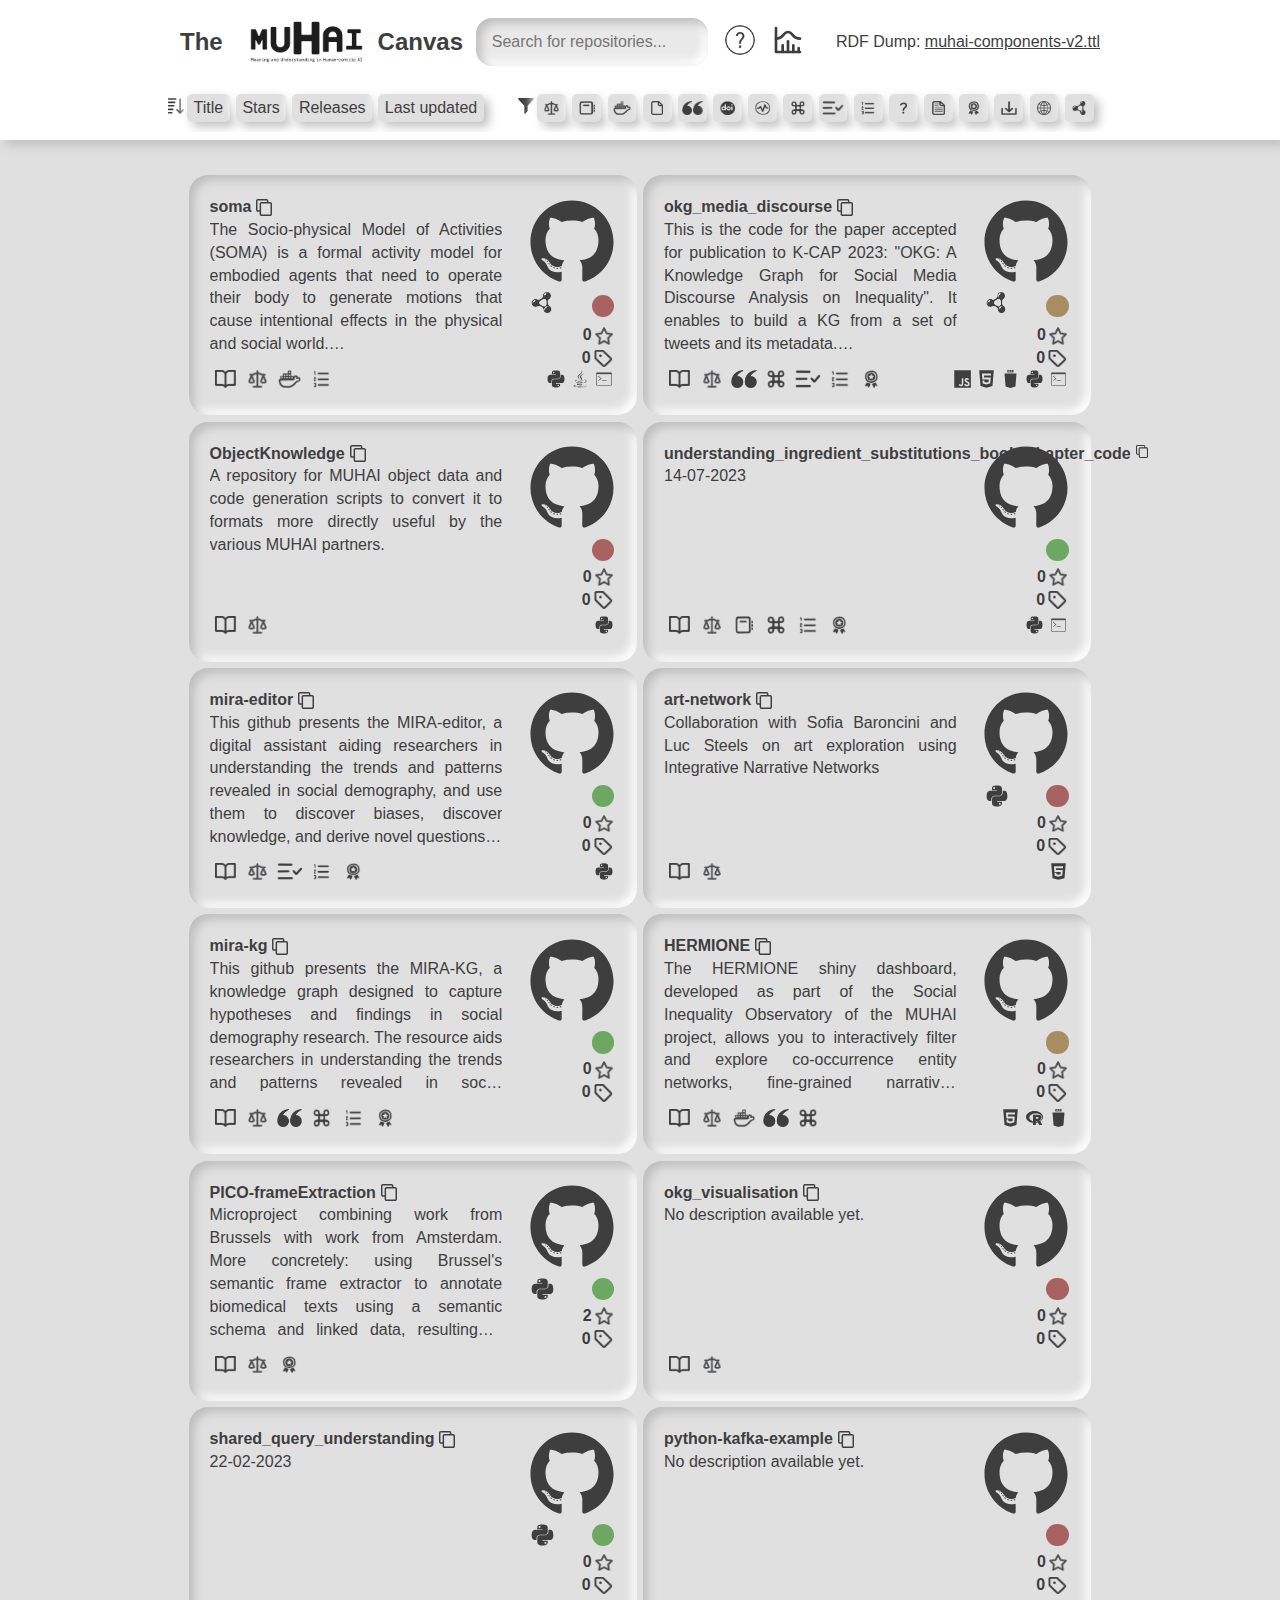
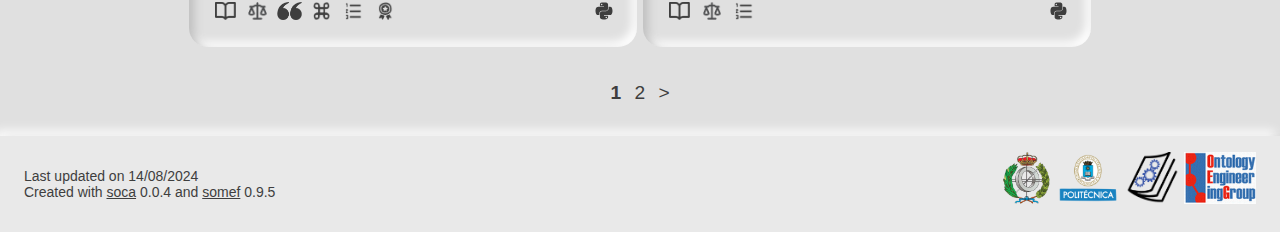
==== index.html @ 76de5f4e "Update index.html" ====
<!DOCTYPE html>

<html>
<head>
<meta content="width=device-width, initial-scale=1" name="viewport"/>
<script src="https://ajax.googleapis.com/ajax/libs/jquery/3.5.1/jquery.min.js"></script>
<script src="https://maxcdn.bootstrapcdn.com/bootstrap/3.4.1/js/bootstrap.min.js"></script>
<script src="cards_data.json" type="text/javascript"></script>
<title>MUHAI Canvas</title>
<link href="/img/soca-logo.ico" rel="icon" type="image/x-icon"/>
<link href="styles.css" rel="stylesheet"/>
<link href="soca-card.css" rel="stylesheet"/>
</head>
<body>
<nav class="navbar">
<div class="navbar-inside">
<h2 id="nav-title">The</h2>
<img src="img/MUHAI_logo_in_full_HR.jpg" alt="Logo" style="height: 4rem; margin-right: 0rem; margin-left: 0rem;"/>
<h2 id="nav-title">Canvas</h2>
<input id="searchBar" placeholder="Search for repositories..." title="Type in a repository" type="text"/>
<div data-placement="right" data-toggle="tooltip" title="About page"><a href="about.html"><img class="grey-color-svg" src="img/help.png" style="height: 2rem; margin-left: 1rem;"/></a></div>
<div data-placement="right" data-toggle="tooltip" title="SOCA Dashboard Analytics"><a href="https://dashboards-software.oeg.fi.upm.es/d/FX3TNka4k/prototype?orgId=1&amp;from=now-6M&amp;to=now&amp;var-organisation=oeg-upm&amp;var-SOCA_Version=0.0.3&amp;var-SOMEF_Version=0.9.3&amp;kiosk" target="_blank"><img class="grey-color-svg" src="img/statIcon.svg" style="height: 2rem; margin-left: 1rem;"/></a></div>
<div data-placement="right" style="margin-left: 2rem;"> RDF Dump:
    <a href="https://github.com/muhai-project/muhai-project.github.io/blob/main/muhai-components-v2.ttl" download>muhai-components-v2.ttl</a>
</div>
</div>
<div class="filters-wrapper">
<div class="filters">
<div data-placement="bottom" data-toggle="tooltip" title="Sort"><img class="sort-filter-icon" src="img/sort.svg"/></div>
<div class="sort">
<div class="sort-box" data-placement="bottom" data-toggle="tooltip" id="title" title="Sort by title"><p>Title</p></div>
<div class="sort-box" data-placement="bottom" data-toggle="tooltip" id="stars" title="Sort by number of stars"><p>Stars</p></div>
<div class="sort-box" data-placement="bottom" data-toggle="tooltip" id="releases" title="Sort by number of releases"><p>Releases</p></div>
<div class="sort-box" data-placement="bottom" data-toggle="tooltip" id="last_updated" title="Sort by last updated"><p>Last updated</p></div>
</div>
</div>
<div class="filters">
<div data-placement="bottom" data-toggle="tooltip" title="Filter"><img class="sort-filter-icon" src="img/filter.svg"/></div>
<div class="filter-includes">
<div class="row-filters">
<div class="filter-includes-box" data-placement="bottom" data-toggle="tooltip" id="license" title="Filter by license"><img class="repo-icon-filter" src="repo_icons/license.png"/></div>
<div class="filter-includes-box" data-placement="bottom" data-toggle="tooltip" id="notebook" title="Filter by notebook"><img class="repo-icon-filter" src="repo_icons/notebook.png"/></div>
<div class="filter-includes-box" data-placement="bottom" data-toggle="tooltip" id="docker" title="Filter by docker"><img class="repo-icon-filter" src="repo_icons/docker.png"/></div>
<div class="filter-includes-box" data-placement="bottom" data-toggle="tooltip" id="paper" title="Filter by paper"><img class="repo-icon-filter" src="repo_icons/paper.png"/></div>
<div class="filter-includes-box" data-placement="bottom" data-toggle="tooltip" id="citation" title="Filter by citation"><img class="repo-icon-filter" src="repo_icons/citation.png"/></div>
<div class="filter-includes-box" data-placement="bottom" data-toggle="tooltip" id="identifier" title="Filter by identifier"><img class="repo-icon-filter" src="repo_icons/doi.png"/></div>
<div class="filter-includes-box" data-placement="bottom" data-toggle="tooltip" id="status" title="Filter by status"><img class="repo-icon-filter" src="repo_icons/status.png"/></div>
<div class="filter-includes-box" data-placement="bottom" data-toggle="tooltip" id="installation" title="Filter by installation"><img class="repo-icon-filter" src="repo_icons/installation.png"/></div>
</div>
<div class="row-filters">
<div class="filter-includes-box" data-placement="bottom" data-toggle="tooltip" id="requirements" title="Filter by requirements"><img class="repo-icon-filter" src="repo_icons/requirements.png"/></div>
<div class="filter-includes-box" data-placement="bottom" data-toggle="tooltip" id="usage" title="Filter by usage"><img class="repo-icon-filter" src="repo_icons/usage.png"/></div>
<div class="filter-includes-box" data-placement="bottom" data-toggle="tooltip" id="help" title="Filter by help"><img class="repo-icon-filter" src="repo_icons/help.png"/></div>
<div class="filter-includes-box" data-placement="bottom" data-toggle="tooltip" id="documentation" title="Filter by documentation"><img class="repo-icon-filter" src="repo_icons/documentation.png"/></div>
<div class="filter-includes-box" data-placement="bottom" data-toggle="tooltip" id="acknowledgement" title="Filter by acknowledgement"><img class="repo-icon-filter" src="repo_icons/acknowledgement.png"/></div>
<div class="filter-includes-box" data-placement="bottom" data-toggle="tooltip" id="download" title="Filter by download"><img class="repo-icon-filter" src="repo_icons/download.png"/></div>
<div class="filter-includes-box" data-placement="bottom" data-toggle="tooltip" id="web" title="Filter by web"><img class="repo-icon-filter" src="repo_icons/web.png"/></div>
<div class="filter-includes-box" data-placement="bottom" data-toggle="tooltip" id="ontology" title="Filter by ontology"><img class="repo-icon-filter" src="repo_icons/ontology.png"/></div>
</div>
</div>
</div>
<div class="filters" id="owner-filter">
</div>
</div>
</nav>
<div id="myCards">
</div>
<div style="display: flex; justify-content: center; margin: 2rem 0;">
<div id="pagination" style="user-select: none; font-size: 1.2rem; word-spacing: 0.5rem;"></div>
</div>
<footer>
<div style="height: 4rem; display: flex; flex-direction: column; justify-content: center; font-size: 14px;">
<p id="portal-last-updated">Last updated on 14/08/2024</p>
<p id="portal-versions">Created with <a href="https://github.com/oeg-upm/soca/" target="_blank">soca</a> 0.0.4 and <a href="https://github.com/KnowledgeCaptureAndDiscovery/somef" target="_blank">somef</a> 0.9.5</p>
</div>
<div style="height: 4rem; flex-direction: row;">
<a class="footer-img" href="http://fi.upm.es/" target="_blank"><img alt="FI logo" class="footer-img" src="img/fi_logo.png"/></a>
<a class="footer-img" href="https://www.upm.es/" target="_blank"><img alt="UPM logo" class="footer-img" src="img/upm_logo.png"/></a>
<a class="footer-img" href="https://github.com/oeg-upm/soca/" target="_blank"><img alt="SOCA" class="footer-img" src="img/soca-logo.png"/></a>
<a href="https://oeg.fi.upm.es/" target="_blank"><img alt="OEG logo" class="footer-img" src="img/oeg_logo.gif"/></a>
</div>
</footer>
<script>
function add_copy_card(){btns = document.getElementsByClassName('copy-btn');for (let index = 0; index < btns.length; index++) {const element = btns[index];element.addEventListener('click', function () {console.log('copy btn!');for (let index = 0; index < cards.length; index++) {const card = cards[index];if(card.id == $(this).val()){navigator.clipboard.writeText(card.html_card_embedded);break;}}});}btns = document.getElementsByClassName('copy-citation-btn');for (let index = 0; index < btns.length; index++) {const element = btns[index];element.addEventListener('click', function () {console.log('copy citation btn!');for (let index = 0; index < cards.length; index++) {const card = cards[index];if(card.id == $(this).val()){navigator.clipboard.writeText(card.citationText);break;}}});}};
function add_tooltip(){$(document).ready(function(){$('[data-toggle="tooltip"]').tooltip();});};
function add_modals() {cards_icons_list = document.getElementsByClassName('ref-repo-icons');for(const cards_icons of cards_icons_list){for(const card_icon of cards_icons.children){const icon = card_icon.getElementsByClassName('icon')[0];const modal = card_icon.getElementsByClassName('modal')[0];const modal_content = card_icon.getElementsByClassName('modal-content')[0];const span_close = card_icon.getElementsByClassName('close')[0];if (modal != undefined){icon.addEventListener('click', () => { modal.classList.add('modal-on');});span_close.addEventListener('click', () => { modal.classList.remove('modal-on');});modal_content.addEventListener('click', (event) => { event.stopPropagation();});modal.addEventListener('click', () => { modal.classList.remove('modal-on');});}}const license = cards_icons.getElementsByClassName('ref-license')[0];if (license != undefined) {license.addEventListener('click', () => { getGithub(license);});}}const descriptions = document.getElementsByClassName('description');[].forEach.call(descriptions, function (description) {if (isOverflown(description)) {description.style.cursor="pointer";const modal = description.getElementsByClassName('modal')[0];const modal_content = description.getElementsByClassName('modal-content')[0];const span_close = description.getElementsByClassName('close')[0];if (modal != undefined){description.addEventListener('click', () => { modal.classList.add('modal-on');});span_close.addEventListener('click', () => { modal.classList.remove('modal-on');});modal_content.addEventListener('click', (event) => { event.stopPropagation();});modal.addEventListener('click', (event) => { modal.classList.remove('modal-on');event.stopPropagation();});}}});const ontologies = document.getElementsByClassName('m_ontology');[].forEach.call(ontologies, function (ontology) {const modal = ontology.getElementsByClassName('modal')[0];const modal_content = ontology.getElementsByClassName('modal-content')[0];const span_close = ontology.getElementsByClassName('close')[0];if (modal != undefined){ontology.addEventListener('click', () => { modal.classList.add('modal-on');});span_close.addEventListener('click', () => { modal.classList.remove('modal-on');});modal_content.addEventListener('click', (event) => { event.stopPropagation();});modal.addEventListener('click', (event) => { modal.classList.remove('modal-on');event.stopPropagation();});}});}function isOverflown(element) {return element.scrollHeight > element.clientHeight || element.scrollWidth > element.clientWidth;}function addList(element, iterable){var list = document.createElement("ol");for (let i of iterable) {let item = document.createElement("li");item.innerHTML = i.charAt(0).toUpperCase() + i.slice(1);list.appendChild(item);}element.innerHTML = '';element.appendChild(list);}async function getGithub(license){if (license.dataset.url != 'None'){const response = await fetch(license.dataset.url);const response_aux = response.clone();try {const data =  await response.json();const name = license.getElementsByClassName('ref-name')[0];const description = license.getElementsByClassName('ref-description')[0];const permissions = license.getElementsByClassName('ref-permissions')[0];const conditions = license.getElementsByClassName('ref-conditions')[0];const limitations = license.getElementsByClassName('ref-limitations')[0];name.innerHTML = await data.name;description.innerHTML = await data.description;addList(permissions, data.permissions);addList(conditions, data.conditions);addList(limitations, data.limitations);} catch (error) {const description = license.getElementsByClassName('ref-description-aux')[0];description.innerHTML = '<pre style="font-family: monospace;">'+await response_aux.text()+'</pre>';}} else console.log('No license.');}</script>
<script src="app.js"></script>
</body>
</html>
---- styles.css ----
*{margin:0;box-sizing:border-box;color:#3e3e3e;font-family:Helvetica}
body{background-color:#e0e0e0 !important}
.navbar{background:#FFFFFF;box-shadow:5px 5px 10px #bebebe,-5px -5px 10px #fff;flex-wrap: wrap;}
.navbar-inside{display:flex;list-style:none;justify-content:space-between;align-items:center;padding:10px 20px;max-width: 60rem;margin: auto;}
#searchBar{font-size:16px;padding: 0 1rem;border:0;flex:auto;border-radius:1rem;background:#e9e9e9;box-shadow:inset 5px 5px 10px #bebebe,inset -5px -5px 10px #fff; height: 3rem;}
footer{width:100%;padding:1rem 1.5rem;margin-top:auto;display:flex;justify-content:space-between;background:#e9e9e9;box-shadow:5px 5px 10px #bebebe,-5px -5px 10px #fff}
.footer-img{height:3.2rem}.flex-center{display:flex}
#myCards{position:relative;min-height:78.5vh;max-width:1600px;display:flex;align-content:flex-start;flex-wrap:wrap;flex-direction:row;justify-content:center;margin:2rem auto}
#nav-title{margin-right: 0.8rem;}
.filter-includes-box, .sort-box {border-radius: 5px;background: #e0e0e0;box-shadow:  5px 5px 10px #c3c3c3,-5px -5px 10px #fdfdfd;}
.repo-icon-filter{height: 1.3rem;padding: 0.2rem;}
.sort-box{height: 1.8rem;margin:0.2rem;display: flex;align-items: center;justify-content: center;padding: 0 0.4rem;cursor: pointer;}
.filters{display: flex;align-items: center; overflow: hidden; white-space: nowrap; height: 3rem;}
.filter-selected{background:#e9e9e9;box-shadow:inset 5px 5px 10px #bebebe,inset -5px -5px 10px #fff; border-radius:5px;}
.sort, .filter-includes{display: flex; margin-right: 1rem; flex-wrap: wrap; justify-content: center;}
.sort{justify-content: center; display: flex; width: 100%;}
.filter-includes-box{width: 1.8rem;height: 1.8rem;margin:0.2rem;display: flex;align-items: center;justify-content: center;cursor: pointer;}
.filters-wrapper{display: flex;flex-wrap: wrap;min-height: 3.5rem;justify-content: center; max-width: 60rem; margin: auto;justify-content: space-between;position: relative;left: 0.5rem;}
.tooltip{position:absolute;z-index:1070;display:block;font-style:normal;font-weight:400;line-height:1.42857143;line-break:auto;text-align:left;text-align:start;text-decoration:none;text-shadow:none;text-transform:none;letter-spacing:normal;word-break:normal;word-spacing:normal;word-wrap:normal;white-space:normal;font-size:12px;opacity:0}
.tooltip.in{opacity:.9}
.tooltip.top{padding:5px 0;margin-top:-3px}
.tooltip.right{padding:0 5px;margin-left:3px}
.tooltip.bottom{padding:5px 0;margin-top:3px}
.tooltip.left{padding:0 5px;margin-left:-3px}
.tooltip.top .tooltip-arrow{bottom:0;left:50%;margin-left:-5px;border-width:5px 5px 0;border-top-color:#3e3e3e}
.tooltip.top-left .tooltip-arrow{right:5px;bottom:0;margin-bottom:-5px;border-width:5px 5px 0;border-top-color:#3e3e3e}
.tooltip.top-right .tooltip-arrow{bottom:0;left:5px;margin-bottom:-5px;border-width:5px 5px 0;border-top-color:#3e3e3e}
.tooltip.right .tooltip-arrow{top:50%;left:0;margin-top:-5px;border-width:5px 5px 5px 0;border-right-color:#3e3e3e}
.tooltip.left .tooltip-arrow{top:50%;right:0;margin-top:-5px;border-width:5px 0 5px 5px;border-left-color:#3e3e3e}
.tooltip.bottom .tooltip-arrow{top:0;left:50%;margin-left:-5px;border-width:0 5px 5px;border-bottom-color:#3e3e3e}
.tooltip.bottom-left .tooltip-arrow{top:0;right:5px;margin-top:-5px;border-width:0 5px 5px;border-bottom-color:#3e3e3e}
.tooltip.bottom-right .tooltip-arrow{top:0;left:5px;margin-top:-5px;border-width:0 5px 5px;border-bottom-color:#3e3e3e}
.tooltip-inner{max-width:200px;padding:3px 8px;color:#e0e0e0;text-align:center;background-color:#3e3e3e;border-radius:4px}
.tooltip-arrow{position:absolute;width:0;height:0;border-color:transparent;border-style:solid}
.sort-filter-icon{width: 1rem;}
.row-filters{display: flex;}
.owner-dropdown{padding: 0 1rem;margin-left: 1rem;border:0;border-radius:0.5rem;background:#e9e9e9;box-shadow:inset 5px 5px 10px #bebebe,inset -5px -5px 10px #fff; height: 1.5rem;width: 18rem;display: flex;}
.grey-color-svg{filter: brightness(0) saturate(100%) invert(26%) sepia(0%) saturate(9%) hue-rotate(190deg) brightness(93%) contrast(100%);}
@media only screen and (max-width: 1378px) { .navbar-inside{ width: 60rem; } }
@media only screen and (max-width: 944px) { 
    .navbar-inside, .filters-wrapper{ width: 28.2rem; } 
    .filters-wrapper{ margin: 0 auto; border-radius: 19px; display: block;padding: 0 1rem;position: static;} 
    .filter-includes, .sort{margin-bottom: 0.5rem; margin-top: 0.5rem;}
    .navbar{width: 28rem; border-bottom-right-radius: 1rem; border-bottom-left-radius: 1rem; margin: auto; padding-bottom: 0.5rem;}
    .filters{height: 5.30rem;}
    .owner-dropdown{ margin: auto; }
    .soca-card { min-width: 28rem !important; }

}
---- soca-card.css ----
.soca-card *{margin:0;box-sizing:border-box;color:#3e3e3e;font-family:Helvetica}
.soca-card .copy-btn:active{position:relative;top:1px;background-color:#3e3e3e;color:#e0e0e0}
.soca-card .copy-btn{margin-left: 0.3rem;border:none;height:1.1rem;width:1rem;cursor:pointer;}
.soca-card .copy-citation-btn:active{position:relative;top:1px;background-color:#3e3e3e;color:#e0e0e0}
.soca-card .copy-citation-btn{margin-left: 0.3rem;border:none;height:1.1rem;width:1rem;cursor:pointer;}
.soca-card .tooltip{position:absolute;z-index:1070;display:block;font-style:normal;font-weight:400;line-height:1.42857143;line-break:auto;text-align:left;text-align:start;text-decoration:none;text-shadow:none;text-transform:none;letter-spacing:normal;word-break:normal;word-spacing:normal;word-wrap:normal;white-space:normal;font-size:12px;opacity:0}
.soca-card .tooltip.in{opacity:.9}
.soca-card .tooltip.top{padding:5px 0;margin-top:-3px}
.soca-card .tooltip.right{padding:0 5px;margin-left:3px}
.soca-card .tooltip.bottom{padding:5px 0;margin-top:3px}
.soca-card .tooltip.left{padding:0 5px;margin-left:-3px}
.soca-card .tooltip.top .tooltip-arrow{bottom:0;left:50%;margin-left:-5px;border-width:5px 5px 0;border-top-color:#3e3e3e}
.soca-card .tooltip.top-left .tooltip-arrow{right:5px;bottom:0;margin-bottom:-5px;border-width:5px 5px 0;border-top-color:#3e3e3e}
.soca-card .tooltip.top-right .tooltip-arrow{bottom:0;left:5px;margin-bottom:-5px;border-width:5px 5px 0;border-top-color:#3e3e3e}
.soca-card .tooltip.right .tooltip-arrow{top:50%;left:0;margin-top:-5px;border-width:5px 5px 5px 0;border-right-color:#3e3e3e}
.soca-card .tooltip.left .tooltip-arrow{top:50%;right:0;margin-top:-5px;border-width:5px 0 5px 5px;border-left-color:#3e3e3e}
.soca-card .tooltip.bottom .tooltip-arrow{top:0;left:50%;margin-left:-5px;border-width:0 5px 5px;border-bottom-color:#3e3e3e}
.soca-card .tooltip.bottom-left .tooltip-arrow{top:0;right:5px;margin-top:-5px;border-width:0 5px 5px;border-bottom-color:#3e3e3e}
.soca-card .tooltip.bottom-right .tooltip-arrow{top:0;left:5px;margin-top:-5px;border-width:0 5px 5px;border-bottom-color:#3e3e3e}
.soca-card .tooltip-inner{max-width:200px;padding:3px 8px;color:#e0e0e0;text-align:center;background-color:#3e3e3e;border-radius:4px}
.soca-card .tooltip-arrow{position:absolute;width:0;height:0;border-color:transparent;border-style:solid}
.soca-card {display: flex; flex-direction: column; justify-content: space-between; line-height: 1.42857143; margin: 0.2rem; min-width: 28rem; max-width: 28rem; min-height: 15rem; max-height: 20rem; padding: 1.3rem; border-radius: 19px; background-color: #e0e0e0; box-shadow: inset 5px 5px 10px #bebebe, inset -5px -5px 10px #ffffff;}
.soca-card .repo-logo{width: 5.5rem;}
.soca-card .description{text-align: justify; overflow: hidden; text-overflow: ellipsis; display: -webkit-box; -webkit-line-clamp: 6; line-clamp: 6; -webkit-box-orient: vertical;}
.soca-card .recently-updated{width: 1.4rem; height: 1.4rem; border-radius: 50%; margin-left: auto; margin-right: 0.1rem; background-color: #3e3e3e;}
.soca-card .repo-icon{height: 1.1rem; margin-left: 0.2rem; margin-right: 0.2rem;}
.soca-card .card-row{display: flex; flex-direction: row; justify-content: space-between;}
.soca-card .card-col{width: 72%;}
.soca-card .flex-horizontal{display: flex; align-items: center; flex-direction: row;}
.soca-card .float-right{justify-content: flex-end;}
.soca-card .grey-color-svg{filter: brightness(0) saturate(100%) invert(26%) sepia(0%) saturate(9%) hue-rotate(190deg) brightness(93%) contrast(100%);}
.soca-card .title:hover{text-decoration: underline;}
.soca-card .ref-repo-icons{flex-wrap: wrap;}
.soca-card .icon-wrapper {cursor: pointer; width: 2rem; display: flex; align-items: center; justify-content: center;}
.highlight *{font-family: monospace; font-size: large;}
.modal {display: none;position: fixed;z-index: 1;padding-top: 20vh;left: 0;top: 0;width: 100%;height: 100%;overflow: auto;background-color: rgb(0,0,0);background-color: rgba(0,0,0,0.4); cursor: default;}
.modal-content {background-color: #e0e0e0;margin: auto;padding: 20px;border: 0px;width: 90%;max-width: 40rem;border-radius: 1rem;}
.modal-on{display: block;}
.close {color: #3e3e3e;float: right;font-size: 28px;font-weight: bold;position: relative;bottom: 0.8rem;}
.close:hover, .close:focus {  color: #000;  text-decoration: none; cursor: pointer;}
.soca-card .repo-type{height: 1.4rem; margin-left: 0.2rem; margin-right: 0.2rem; cursor: pointer;}
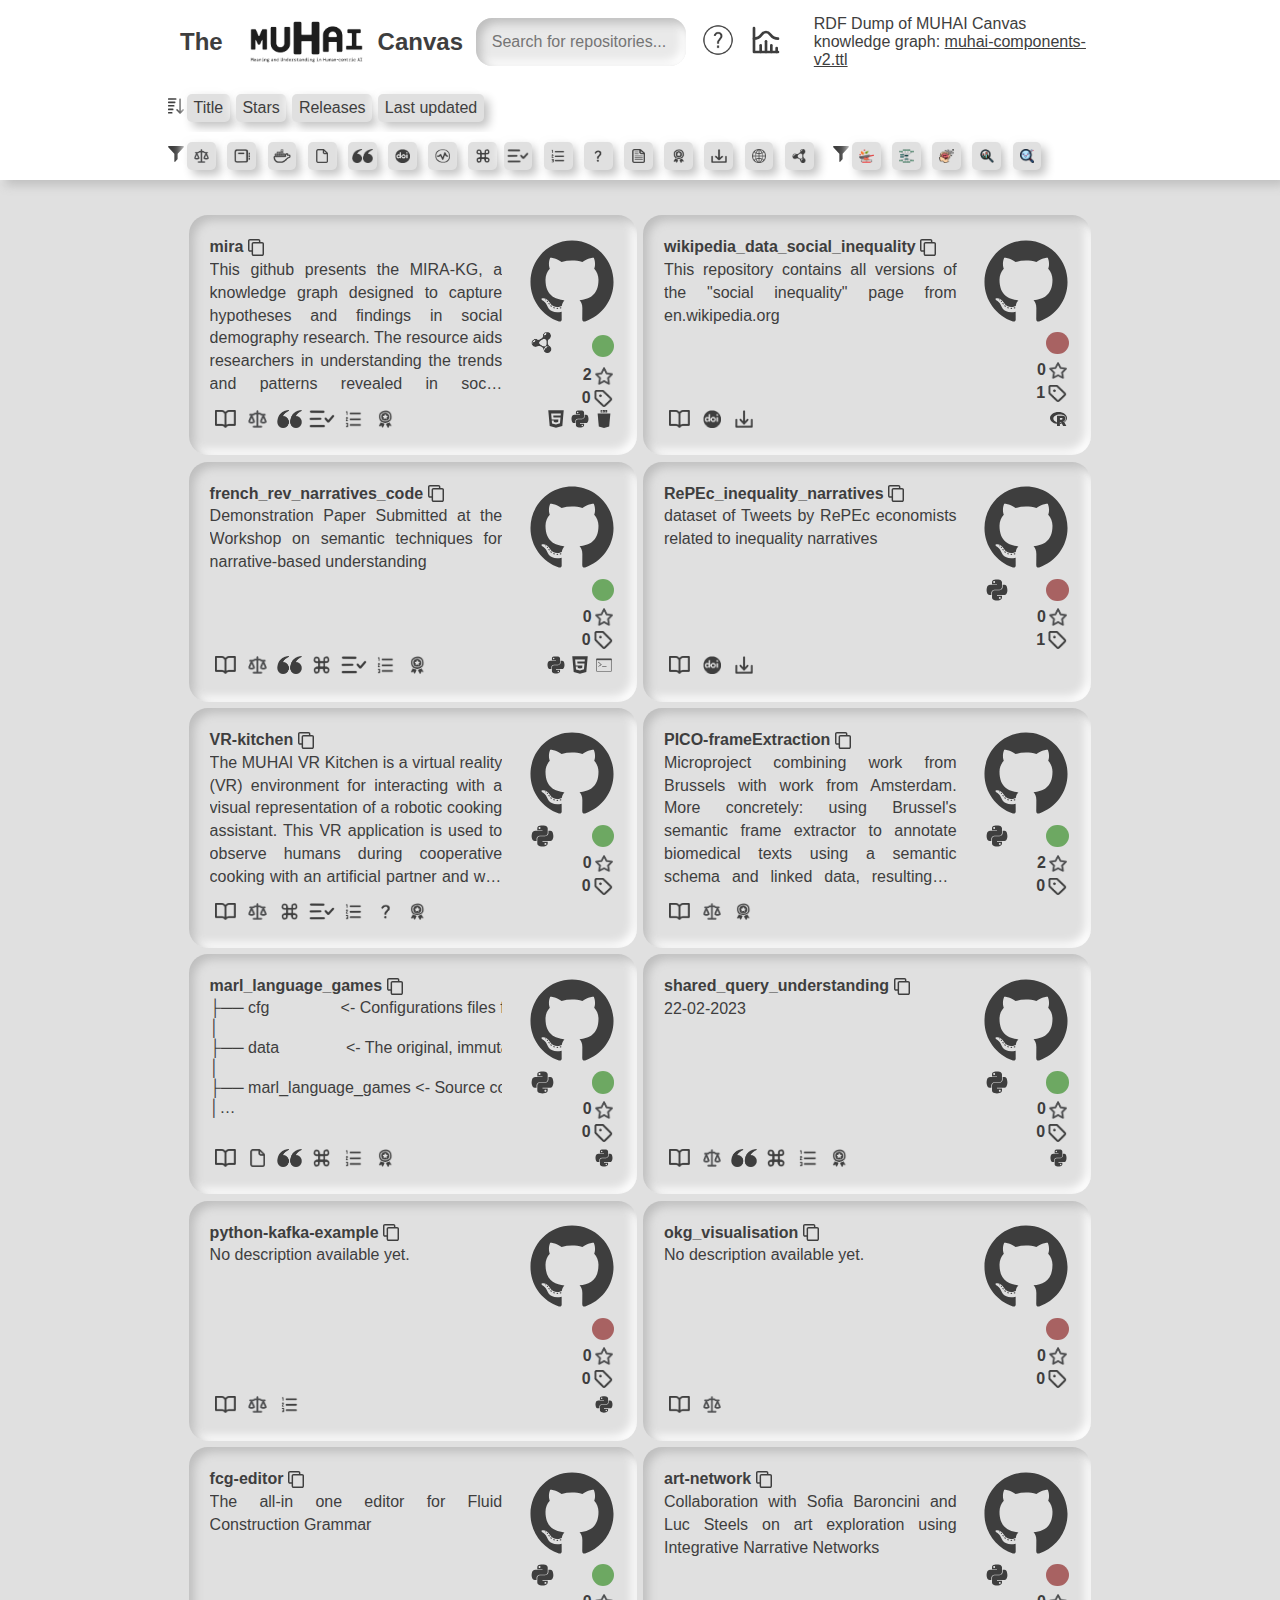
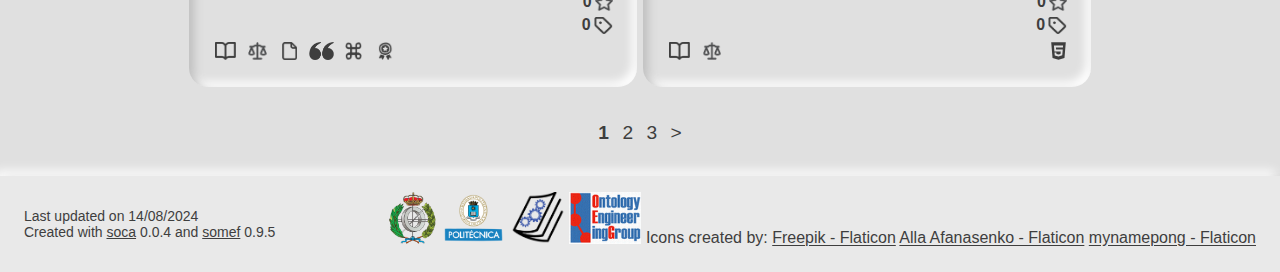
==== commit aa7a6cc8: "new filters" ====
--- a/index.html
+++ b/index.html
@@ -20,7 +20,7 @@
 <input id="searchBar" placeholder="Search for repositories..." title="Type in a repository" type="text"/>
 <div data-placement="right" data-toggle="tooltip" title="About page"><a href="about.html"><img class="grey-color-svg" src="img/help.png" style="height: 2rem; margin-left: 1rem;"/></a></div>
 <div data-placement="right" data-toggle="tooltip" title="SOCA Dashboard Analytics"><a href="https://dashboards-software.oeg.fi.upm.es/d/FX3TNka4k/prototype?orgId=1&amp;from=now-6M&amp;to=now&amp;var-organisation=oeg-upm&amp;var-SOCA_Version=0.0.3&amp;var-SOMEF_Version=0.9.3&amp;kiosk" target="_blank"><img class="grey-color-svg" src="img/statIcon.svg" style="height: 2rem; margin-left: 1rem;"/></a></div>
-<div data-placement="right" style="margin-left: 2rem;"> RDF Dump:
+<div data-placement="right" style="margin-left: 2rem;"> RDF Dump of MUHAI Canvas knowledge graph:
     <a href="https://github.com/muhai-project/muhai-project.github.io/blob/main/muhai-components-v2.ttl" download>muhai-components-v2.ttl</a>
 </div>
 </div>
@@ -58,6 +58,17 @@
 <div class="filter-includes-box" data-placement="bottom" data-toggle="tooltip" id="ontology" title="Filter by ontology"><img class="repo-icon-filter" src="repo_icons/ontology.png"/></div>
 </div>
 </div>
+<div class="filters">
+<div data-placement="bottom" data-toggle="tooltip" title="Filter"><img class="sort-filter-icon" src="img/filter.svg"/></div>
+<div class="filter-includes">
+<div class="row-filters">
+<div class="filter-includes-box" data-placement="bottom" data-toggle="tooltip" id="experienceanddata" title="Filter by experience and data"><img class="repo-icon-filter" src="repo_icons/experience.png"/></div>
+<div class="filter-includes-box" data-placement="bottom" data-toggle="tooltip" id="symbolicstructure" title="Filter by symbolic structure"><img class="repo-icon-filter" src="repo_icons/symbolicstructure.png"/></div>
+<div class="filter-includes-box" data-placement="bottom" data-toggle="tooltip" id="descriptivememories" title="Filter by descriptive memories"><img class="repo-icon-filter" src="repo_icons/memories.png"/></div>
+<div class="filter-includes-box" data-placement="bottom" data-toggle="tooltip" id="analysis" title="Filter by analysis"><img class="repo-icon-filter" src="repo_icons/analysis-c.png"/></div>
+<div class="filter-includes-box" data-placement="bottom" data-toggle="tooltip" id="interpretation" title="Filter by interpretation"><img class="repo-icon-filter" src="repo_icons/interpretation-c.png"/></div>
+</div>
+</div>
 </div>
 <div class="filters" id="owner-filter">
 </div>
@@ -78,6 +89,12 @@
 <a class="footer-img" href="https://www.upm.es/" target="_blank"><img alt="UPM logo" class="footer-img" src="img/upm_logo.png"/></a>
 <a class="footer-img" href="https://github.com/oeg-upm/soca/" target="_blank"><img alt="SOCA" class="footer-img" src="img/soca-logo.png"/></a>
 <a href="https://oeg.fi.upm.es/" target="_blank"><img alt="OEG logo" class="footer-img" src="img/oeg_logo.gif"/></a>
+Icons created by:
+<a href="https://www.flaticon.com/free-icons/memory" title="memory icons">Freepik - Flaticon</a>
+<a href="https://www.flaticon.com/free-icons/ontology" title="ontology icons">Alla Afanasenko - Flaticon</a>
+<a href="https://www.flaticon.com/free-icons/chart" title="chart icons">mynamepong - Flaticon</a>
+
+
 </div>
 </footer>
 <script>
--- a/styles.css
+++ b/styles.css
@@ -33,7 +33,7 @@
 .tooltip-inner{max-width:200px;padding:3px 8px;color:#e0e0e0;text-align:center;background-color:#3e3e3e;border-radius:4px}
 .tooltip-arrow{position:absolute;width:0;height:0;border-color:transparent;border-style:solid}
 .sort-filter-icon{width: 1rem;}
-.row-filters{display: flex;}
+.row-filters{display: flex; gap: 5px;}
 .owner-dropdown{padding: 0 1rem;margin-left: 1rem;border:0;border-radius:0.5rem;background:#e9e9e9;box-shadow:inset 5px 5px 10px #bebebe,inset -5px -5px 10px #fff; height: 1.5rem;width: 18rem;display: flex;}
 .grey-color-svg{filter: brightness(0) saturate(100%) invert(26%) sepia(0%) saturate(9%) hue-rotate(190deg) brightness(93%) contrast(100%);}
 @media only screen and (max-width: 1378px) { .navbar-inside{ width: 60rem; } }
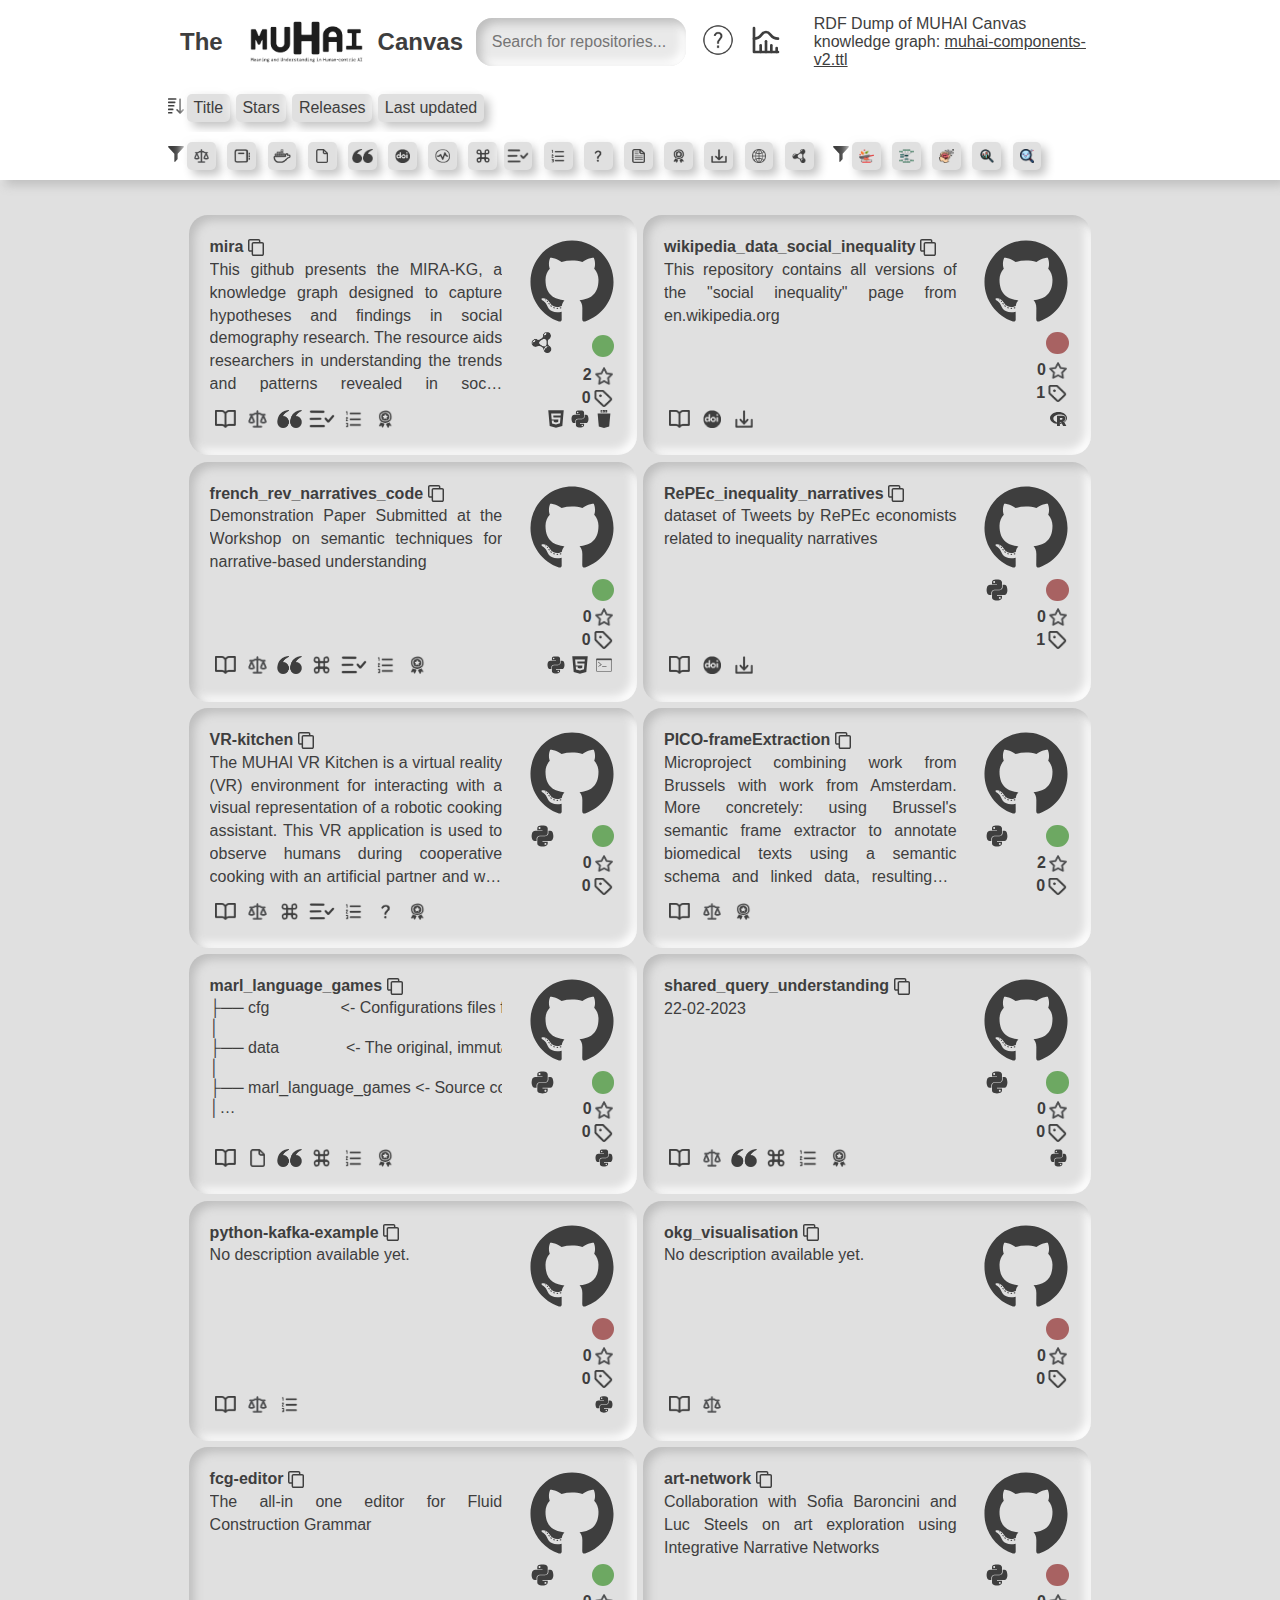
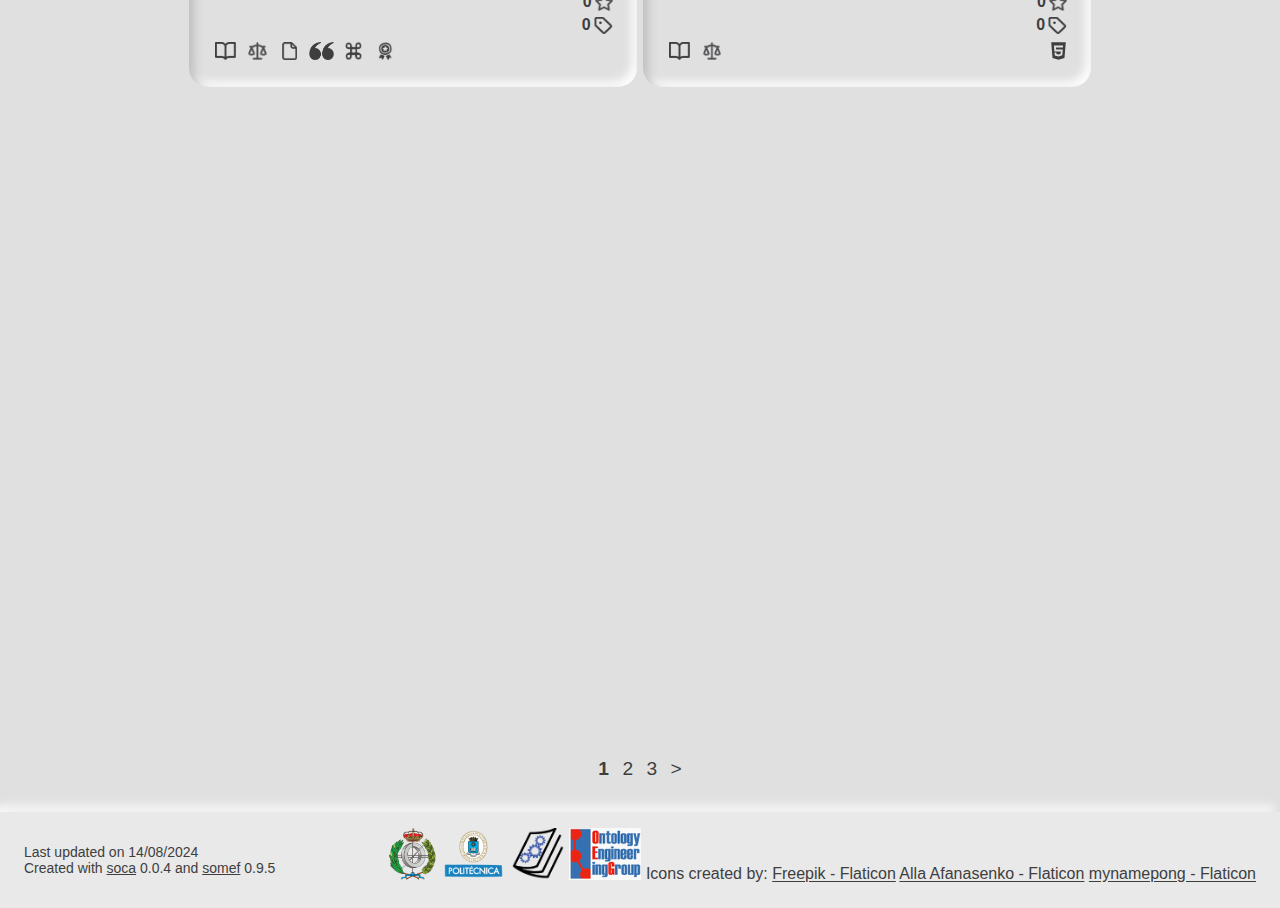
==== commit df9b7210: "added query interface" ====
--- a/index.html
+++ b/index.html
@@ -76,6 +76,15 @@
 </nav>
 <div id="myCards">
 </div>
+<div>
+  <!-- YASGUI embedded in an iframe -->
+  <iframe
+    src="https://yasgui.triply.cc/#query=SELECT%20*%20WHERE%20%7B%20%3Fs%20%3Fp%20%3Fo%20%7D%20LIMIT%2010&endpoint=https%3A%2F%2Fapi.druid.datalegend.net%2Fdatasets%2Flisestork%2Fmuhai-canvas%2Fservices%2Fmuhai-canvas%2Fsparql"
+    width="100%"
+    height="600px"
+    style="border: none;">
+  </iframe>
+</div>
 <div style="display: flex; justify-content: center; margin: 2rem 0;">
 <div id="pagination" style="user-select: none; font-size: 1.2rem; word-spacing: 0.5rem;"></div>
 </div>
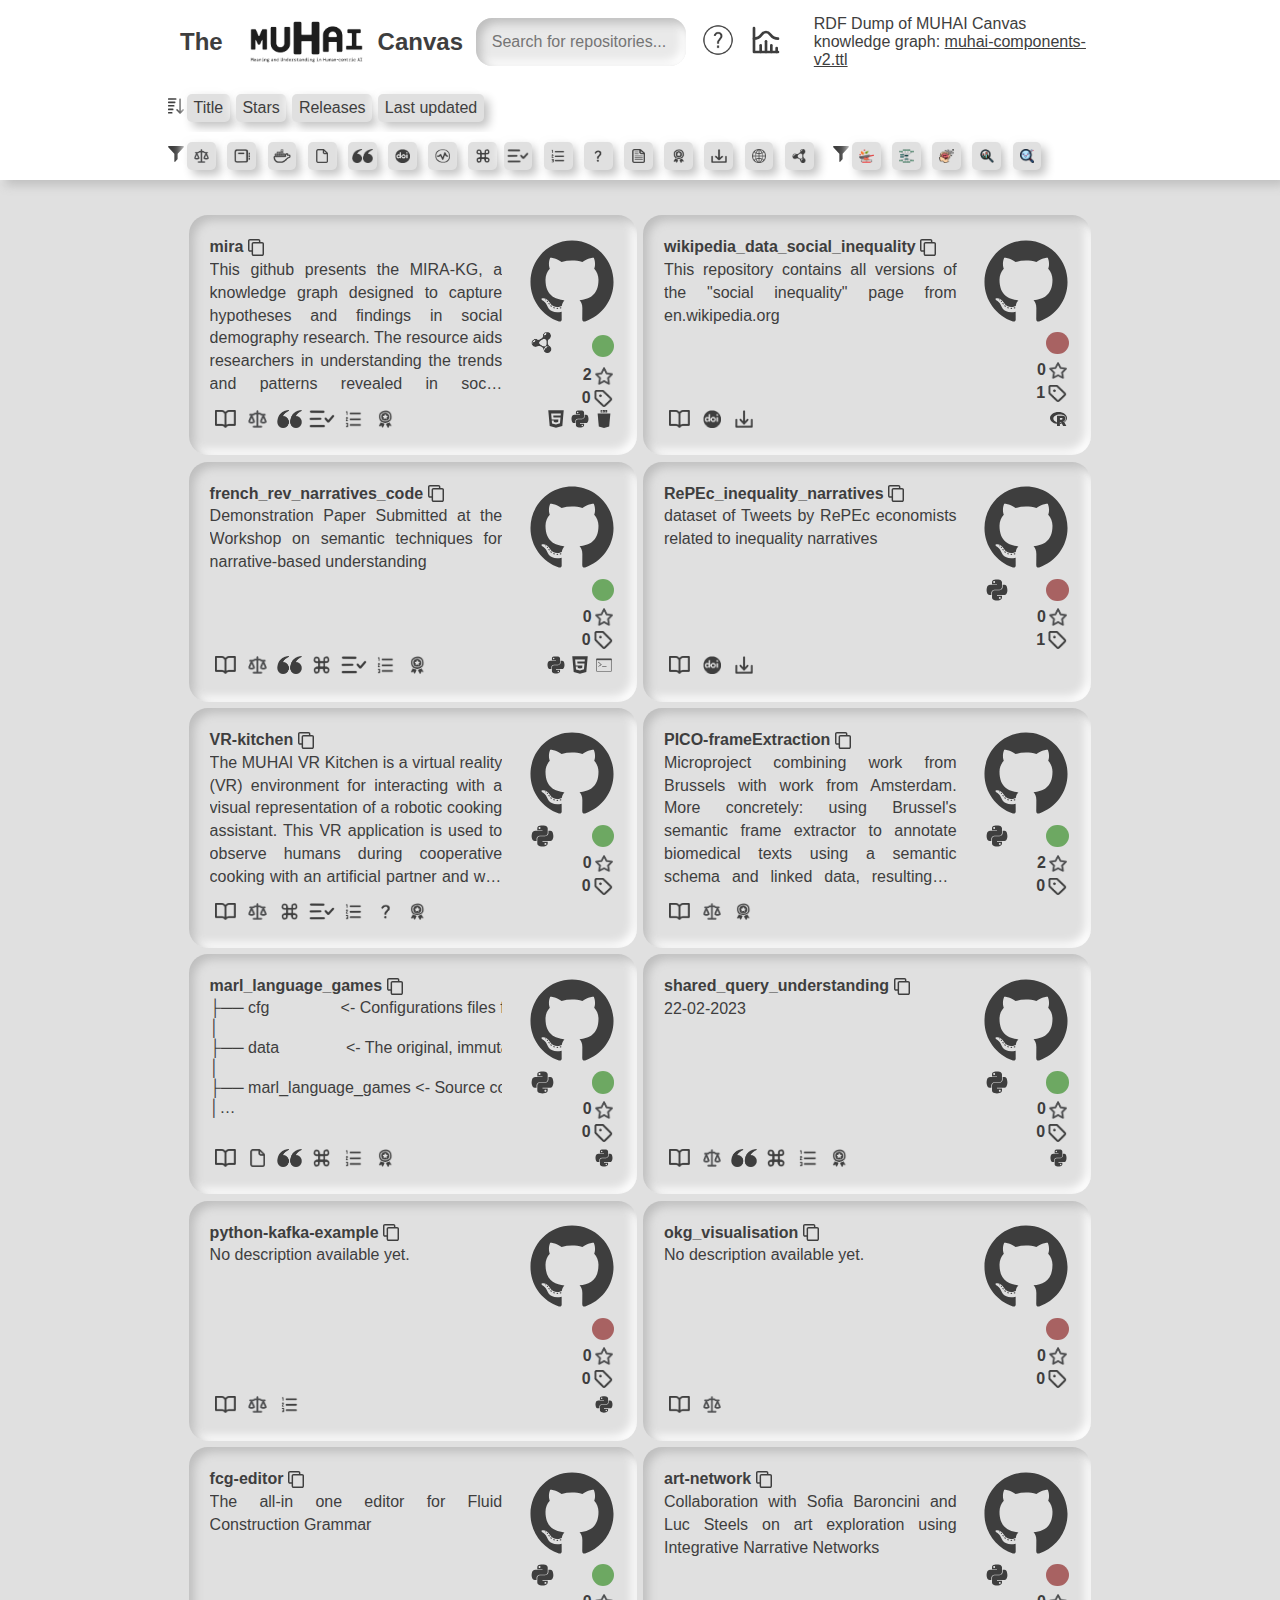
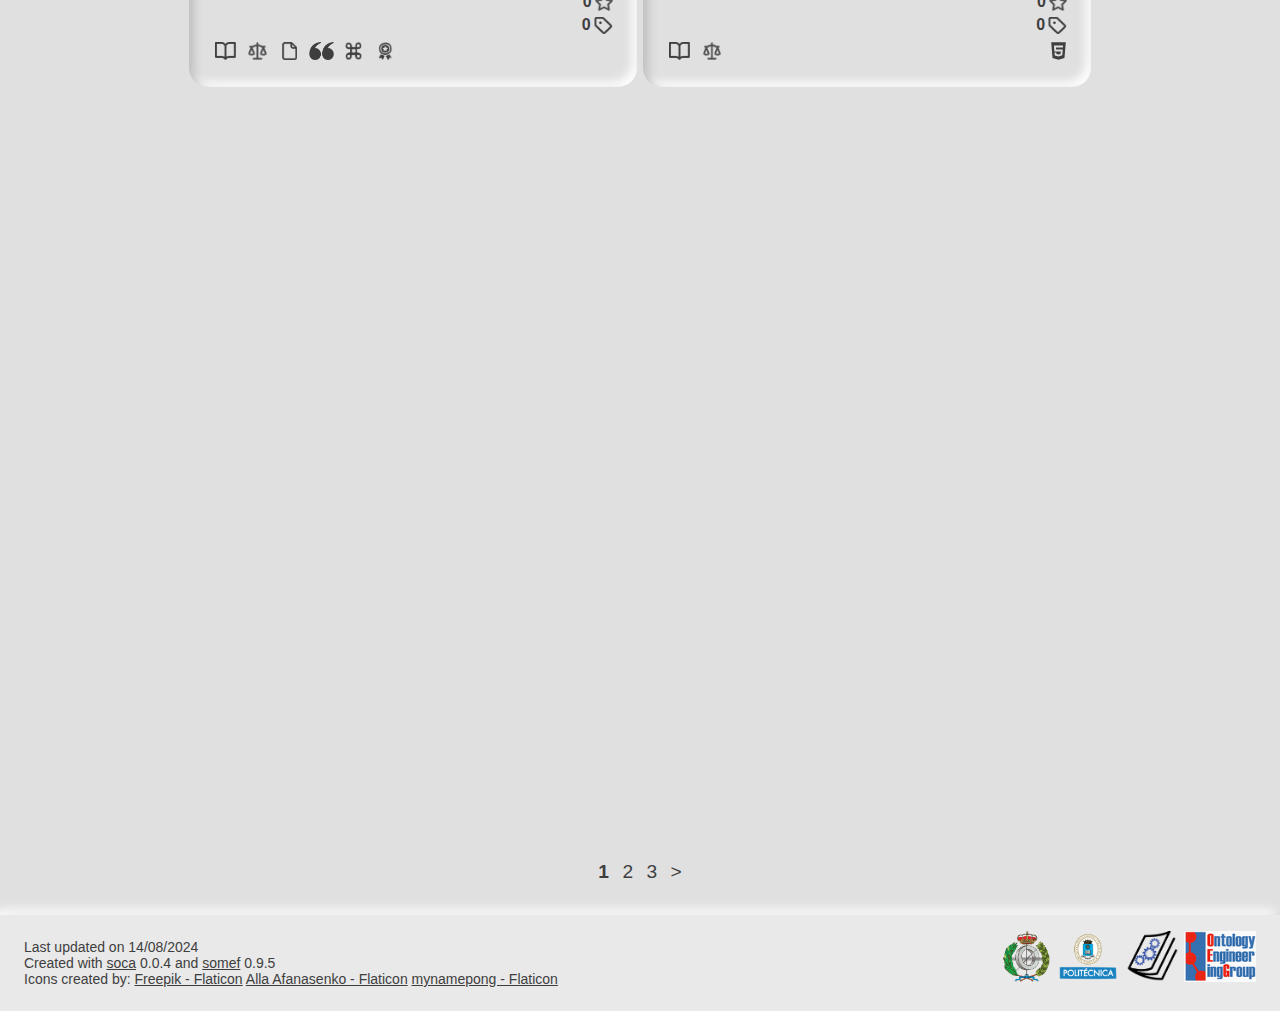
==== commit d1ffbbd0: "added yasgui editor" ====
--- a/index.html
+++ b/index.html
@@ -76,7 +76,7 @@
 </nav>
 <div id="myCards">
 </div>
-<div>
+<div id='yasgui'>
   <!-- YASGUI embedded in an iframe -->
   <iframe
     src="https://yasgui.triply.cc/#query=SELECT%20*%20WHERE%20%7B%20%3Fs%20%3Fp%20%3Fo%20%7D%20LIMIT%2010&endpoint=https%3A%2F%2Fapi.druid.datalegend.net%2Fdatasets%2Flisestork%2Fmuhai-canvas%2Fservices%2Fmuhai-canvas%2Fsparql"
@@ -92,17 +92,17 @@
 <div style="height: 4rem; display: flex; flex-direction: column; justify-content: center; font-size: 14px;">
 <p id="portal-last-updated">Last updated on 14/08/2024</p>
 <p id="portal-versions">Created with <a href="https://github.com/oeg-upm/soca/" target="_blank">soca</a> 0.0.4 and <a href="https://github.com/KnowledgeCaptureAndDiscovery/somef" target="_blank">somef</a> 0.9.5</p>
+<p id='icon-attribution'>Icons created by:
+<a href="https://www.flaticon.com/free-icons/memory" title="memory icons">Freepik - Flaticon</a>
+<a href="https://www.flaticon.com/free-icons/ontology" title="ontology icons">Alla Afanasenko - Flaticon</a>
+<a href="https://www.flaticon.com/free-icons/chart" title="chart icons">mynamepong - Flaticon</a></p>
+
 </div>
 <div style="height: 4rem; flex-direction: row;">
 <a class="footer-img" href="http://fi.upm.es/" target="_blank"><img alt="FI logo" class="footer-img" src="img/fi_logo.png"/></a>
 <a class="footer-img" href="https://www.upm.es/" target="_blank"><img alt="UPM logo" class="footer-img" src="img/upm_logo.png"/></a>
 <a class="footer-img" href="https://github.com/oeg-upm/soca/" target="_blank"><img alt="SOCA" class="footer-img" src="img/soca-logo.png"/></a>
 <a href="https://oeg.fi.upm.es/" target="_blank"><img alt="OEG logo" class="footer-img" src="img/oeg_logo.gif"/></a>
-Icons created by:
-<a href="https://www.flaticon.com/free-icons/memory" title="memory icons">Freepik - Flaticon</a>
-<a href="https://www.flaticon.com/free-icons/ontology" title="ontology icons">Alla Afanasenko - Flaticon</a>
-<a href="https://www.flaticon.com/free-icons/chart" title="chart icons">mynamepong - Flaticon</a>
-
 
 </div>
 </footer>
--- a/styles.css
+++ b/styles.css
@@ -6,6 +6,7 @@
 footer{width:100%;padding:1rem 1.5rem;margin-top:auto;display:flex;justify-content:space-between;background:#e9e9e9;box-shadow:5px 5px 10px #bebebe,-5px -5px 10px #fff}
 .footer-img{height:3.2rem}.flex-center{display:flex}
 #myCards{position:relative;min-height:78.5vh;max-width:1600px;display:flex;align-content:flex-start;flex-wrap:wrap;flex-direction:row;justify-content:center;margin:2rem auto}
+#yasgui{position:relative;min-height:78.5vh;max-width:1200px;display:flex;align-content:flex-start;flex-wrap:wrap;flex-direction:row;justify-content:center;margin:2rem auto}
 #nav-title{margin-right: 0.8rem;}
 .filter-includes-box, .sort-box {border-radius: 5px;background: #e0e0e0;box-shadow:  5px 5px 10px #c3c3c3,-5px -5px 10px #fdfdfd;}
 .repo-icon-filter{height: 1.3rem;padding: 0.2rem;}
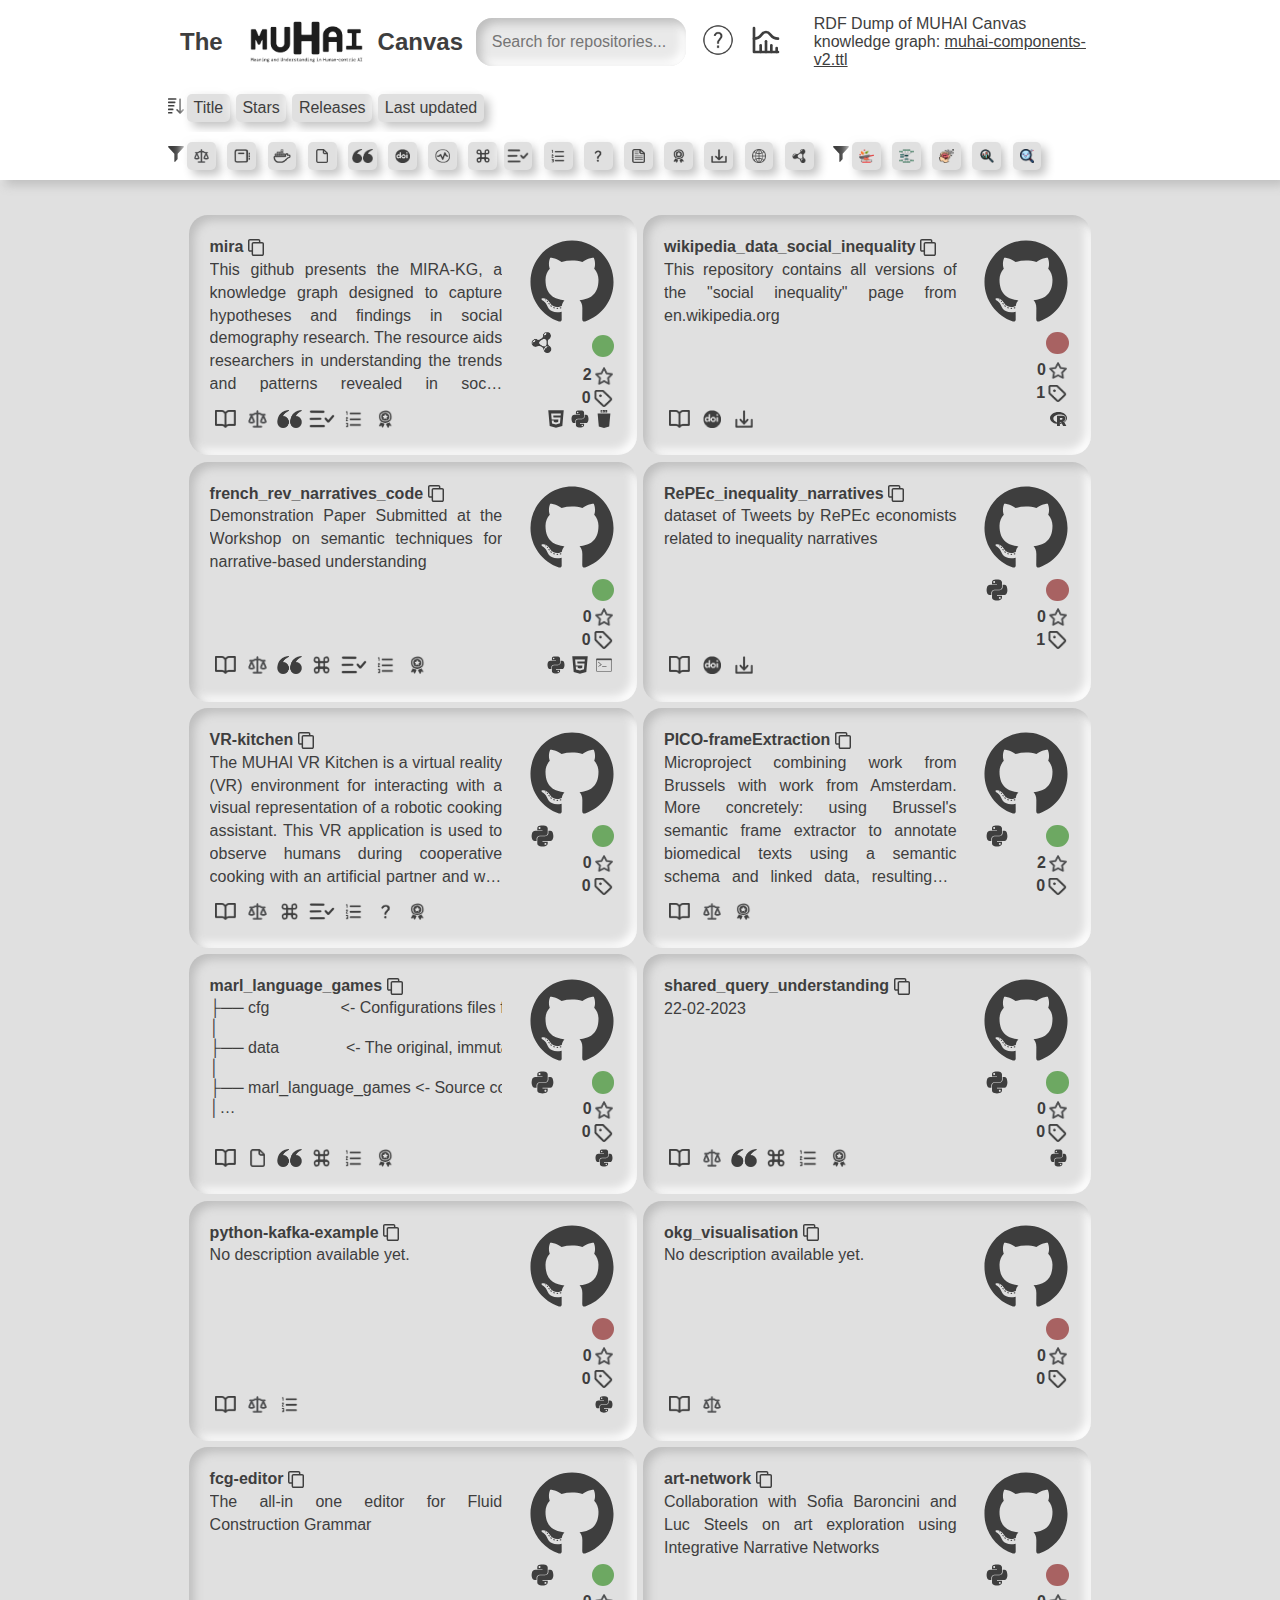
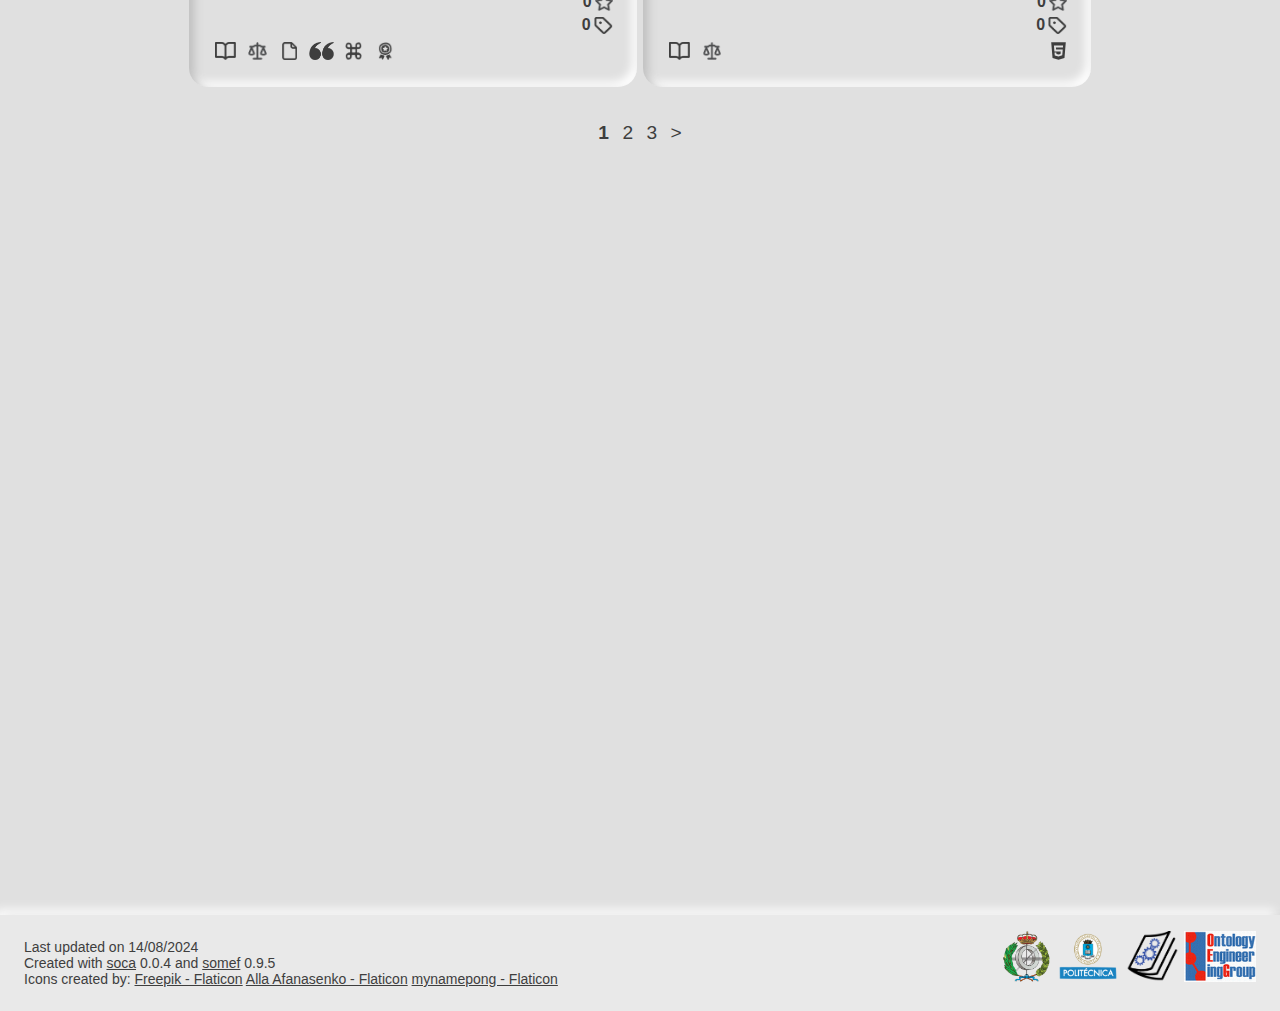
==== commit 171280fe: "changed sparql query" ====
--- a/index.html
+++ b/index.html
@@ -76,17 +76,18 @@
 </nav>
 <div id="myCards">
 </div>
+<div style="display: flex; justify-content: center; margin: 2rem 0;">
+<div id="pagination" style="user-select: none; font-size: 1.2rem; word-spacing: 0.5rem;"></div>
+</div>
 <div id='yasgui'>
   <!-- YASGUI embedded in an iframe -->
   <iframe
-    src="https://yasgui.triply.cc/#query=SELECT%20*%20WHERE%20%7B%20%3Fs%20%3Fp%20%3Fo%20%7D%20LIMIT%2010&endpoint=https%3A%2F%2Fapi.druid.datalegend.net%2Fdatasets%2Flisestork%2Fmuhai-canvas%2Fservices%2Fmuhai-canvas%2Fsparql"
+    src="https://yasgui.triply.cc/#query=PREFIX%20rdf%3A%20%3Chttp%3A%2F%2Fwww.w3.org%2F1999%2F02%2F22-rdf-syntax-ns%23%3E%0APREFIX%20prov%3A%20%3Chttp%3A%2F%2Fwww.w3.org%2Fns%2Fprov%23%3E%0ASELECT%20*%20WHERE%20%7B%20%0A%20%20%3Factivity%20prov%3AwasAssociatedWith%20%3FsoftwareAgent%20.%20%0A%20%20%3Factivity%20prov%3Aused%20%3Chttps%3A%2F%2Fw3id.org%2Fokn%2Fi%2FSoftware%2Ffluid-construction-grammar%3E%20.%20%0A%20%20%3Factivity%20rdf%3Atype%20%3FactivityType%20.%20%0A%7D%20LIMIT%2010
+&endpoint=https%3A%2F%2Fapi.druid.datalegend.net%2Fdatasets%2Flisestork%2Fmuhai-canvas%2Fservices%2Fmuhai-canvas%2Fsparql"
     width="100%"
     height="600px"
     style="border: none;">
   </iframe>
-</div>
-<div style="display: flex; justify-content: center; margin: 2rem 0;">
-<div id="pagination" style="user-select: none; font-size: 1.2rem; word-spacing: 0.5rem;"></div>
 </div>
 <footer>
 <div style="height: 4rem; display: flex; flex-direction: column; justify-content: center; font-size: 14px;">
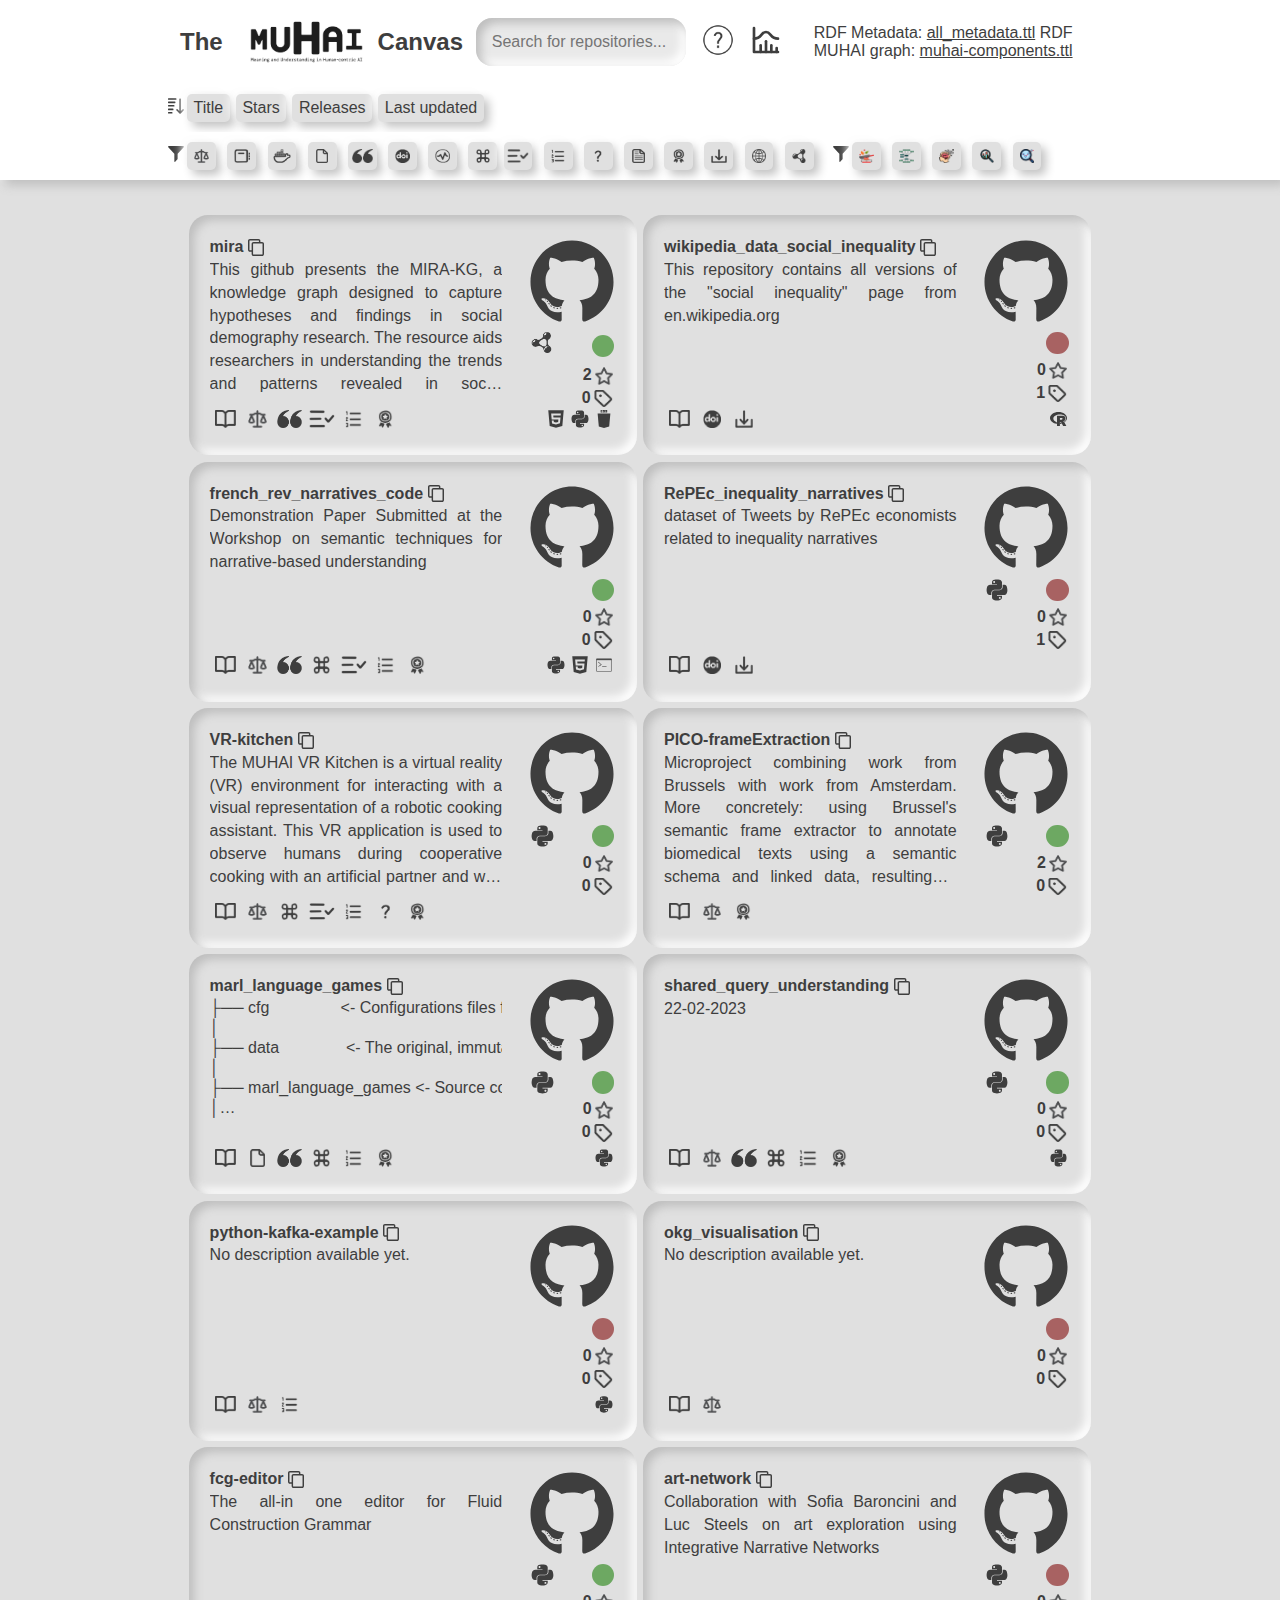
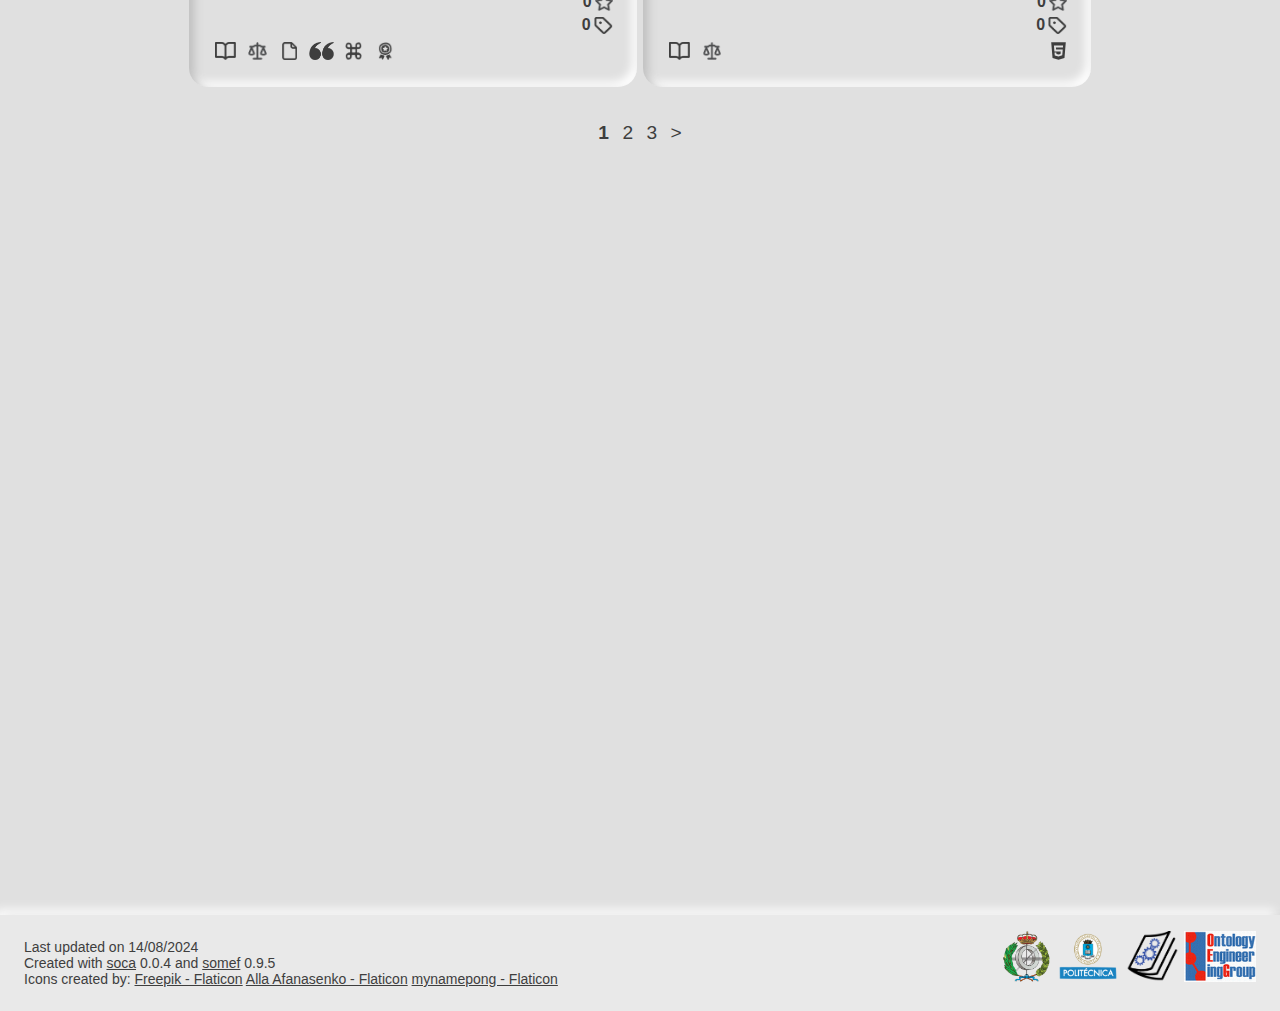
==== commit 414219a7: "../index.html" ====
--- a/index.html
+++ b/index.html
@@ -20,8 +20,9 @@
 <input id="searchBar" placeholder="Search for repositories..." title="Type in a repository" type="text"/>
 <div data-placement="right" data-toggle="tooltip" title="About page"><a href="about.html"><img class="grey-color-svg" src="img/help.png" style="height: 2rem; margin-left: 1rem;"/></a></div>
 <div data-placement="right" data-toggle="tooltip" title="SOCA Dashboard Analytics"><a href="https://dashboards-software.oeg.fi.upm.es/d/FX3TNka4k/prototype?orgId=1&amp;from=now-6M&amp;to=now&amp;var-organisation=oeg-upm&amp;var-SOCA_Version=0.0.3&amp;var-SOMEF_Version=0.9.3&amp;kiosk" target="_blank"><img class="grey-color-svg" src="img/statIcon.svg" style="height: 2rem; margin-left: 1rem;"/></a></div>
-<div data-placement="right" style="margin-left: 2rem;"> RDF Dump of MUHAI Canvas knowledge graph:
-    <a href="https://github.com/muhai-project/muhai-project.github.io/blob/main/muhai-components-v2.ttl" download>muhai-components-v2.ttl</a>
+<div data-placement="right" style="margin-left: 2rem;"> RDF Metadata:
+       <a href="https://github.com/muhai-project/muhai-project.github.io/blob/main/rdf/all_metadata.ttl" download>all_metadata.ttl</a>
+         RDF MUHAI graph:  <a href="https://github.com/muhai-project/muhai-project.github.io/blob/main/rdf/muhai-canvas.ttl" download>muhai-components.ttl</a>
 </div>
 </div>
 <div class="filters-wrapper">
